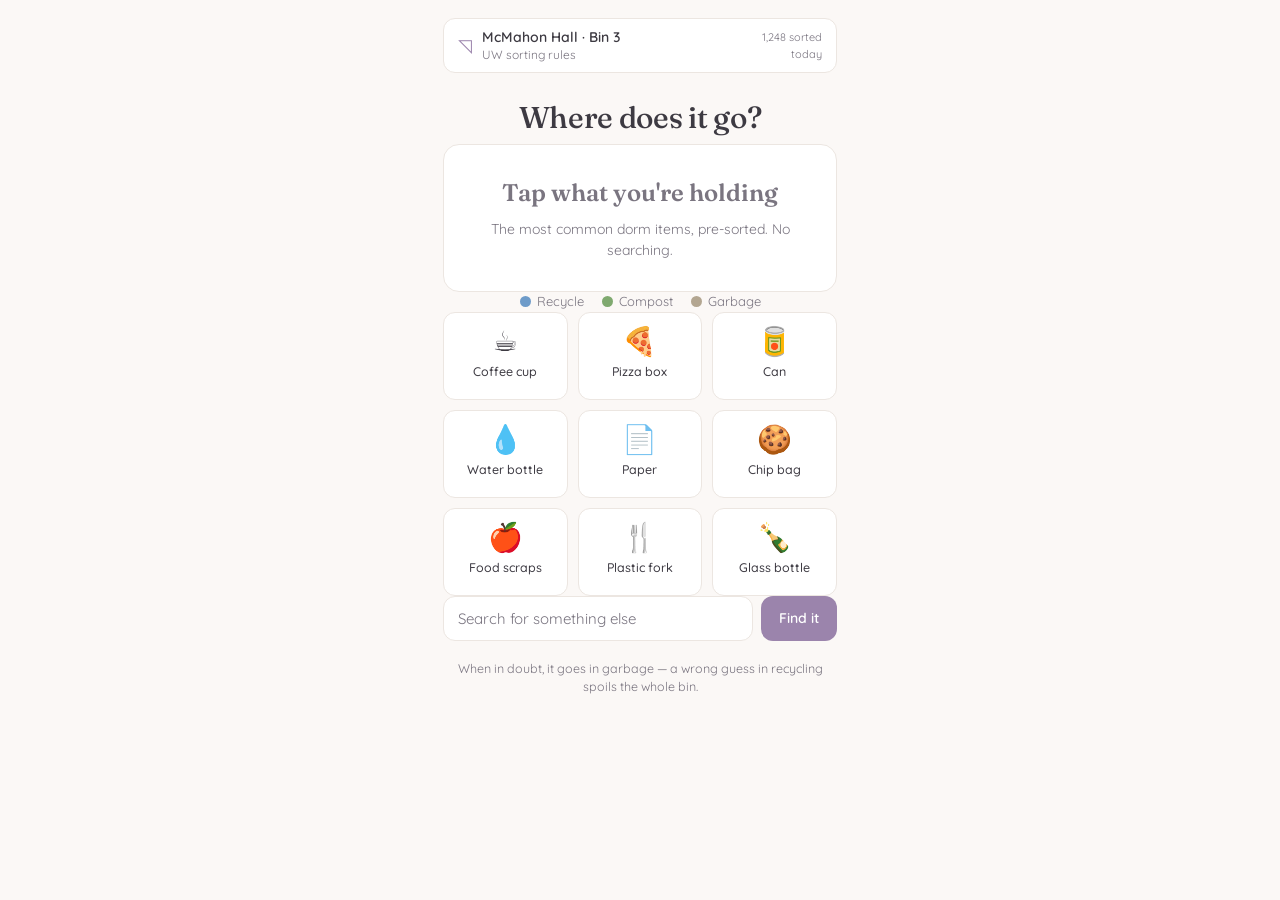
==== index.html @ c76baebd "Add site files" ====
<!DOCTYPE html>
<html lang="en">
<head>
  <meta charset="UTF-8" />
  <meta name="viewport" content="width=device-width, initial-scale=1.0" />
  <title>Where does it go? · UW sorting</title>

  <!-- Fonts: Fraunces (soft serif display) + Quicksand (rounded sans UI) -->
  <link rel="preconnect" href="https://fonts.googleapis.com" />
  <link rel="preconnect" href="https://fonts.gstatic.com" crossorigin />
  <link href="https://fonts.googleapis.com/css2?family=Fraunces:opsz,wght@9..144,400;9..144,500;9..144,600&family=Quicksand:wght@400;500;600;700&display=swap" rel="stylesheet" />

  <link rel="stylesheet" href="styles.css" />
</head>
<body>
  <div class="phone">

    <!-- Context bar: which bin this QR code opened -->
    <header class="context">
      <span class="context-icon" aria-hidden="true">◹</span>
      <span class="context-text">
        <strong id="bin-name">McMahon Hall · Bin 3</strong>
        <span class="context-sub">UW sorting rules</span>
      </span>
      <span class="context-count"><span id="sorted-count">1,248</span> sorted today</span>
    </header>

    <main>
      <h1 class="title">Where does it go?</h1>

      <!-- Answer area: the signature element.
           Default state is calm; JS will add a stream class
           (recycle / compost / garbage) to flood it with the bin's color. -->
      <section class="answer" id="answer" aria-live="polite">
        <p class="answer-stream" id="answer-stream">Tap what you're holding</p>
        <p class="answer-reason" id="answer-reason">The most common dorm items, pre-sorted. No searching.</p>
      </section>

      <!-- Legend: what the three colors mean -->
      <ul class="legend" aria-label="Bin colors">
        <li><span class="dot dot-recycle" aria-hidden="true"></span>Recycle</li>
        <li><span class="dot dot-compost" aria-hidden="true"></span>Compost</li>
        <li><span class="dot dot-garbage" aria-hidden="true"></span>Garbage</li>
      </ul>

      <!-- Common items grid.
           For now these are hardcoded; the JavaScript step will
           load them from data.json instead. Each tile carries the
           data JS needs: which stream, and the one-line reason. -->
      <section class="grid" aria-label="Common items">
        <button class="tile" data-name="Paper coffee cup" data-stream="compost"
          data-reason="Seattle composts paper hot cups. The plastic lid goes in garbage.">
          <span class="tile-icon" aria-hidden="true">☕</span>
          <span class="tile-label">Coffee cup</span>
        </button>

        <button class="tile" data-name="Pizza box" data-stream="compost"
          data-reason="Greasy cardboard composts — no need to tear off the clean parts.">
          <span class="tile-icon" aria-hidden="true">🍕</span>
          <span class="tile-label">Pizza box</span>
        </button>

        <button class="tile" data-name="Soda or energy can" data-stream="recycle"
          data-reason="Empty and quick-rinse. Aluminum recycles endlessly.">
          <span class="tile-icon" aria-hidden="true">🥫</span>
          <span class="tile-label">Can</span>
        </button>

        <button class="tile" data-name="Plastic water bottle" data-stream="recycle"
          data-reason="Empty it first. The cap can stay on.">
          <span class="tile-icon" aria-hidden="true">💧</span>
          <span class="tile-label">Water bottle</span>
        </button>

        <button class="tile" data-name="Notebook paper" data-stream="recycle"
          data-reason="Clean, dry paper only — no food stains or grease.">
          <span class="tile-icon" aria-hidden="true">📄</span>
          <span class="tile-label">Paper</span>
        </button>

        <button class="tile" data-name="Chip bag" data-stream="garbage"
          data-reason="Metallized film isn't recyclable in Seattle.">
          <span class="tile-icon" aria-hidden="true">🍪</span>
          <span class="tile-label">Chip bag</span>
        </button>

        <button class="tile" data-name="Food scraps" data-stream="compost"
          data-reason="All food scraps compost here, including bones.">
          <span class="tile-icon" aria-hidden="true">🍎</span>
          <span class="tile-label">Food scraps</span>
        </button>

        <button class="tile" data-name="Plastic fork" data-stream="garbage"
          data-reason="Plastic utensils jam the sorting machines.">
          <span class="tile-icon" aria-hidden="true">🍴</span>
          <span class="tile-label">Plastic fork</span>
        </button>

        <button class="tile" data-name="Glass bottle" data-stream="recycle"
          data-reason="Empty and rinsed. Keep it loose, not bagged.">
          <span class="tile-icon" aria-hidden="true">🍾</span>
          <span class="tile-label">Glass bottle</span>
        </button>
      </section>

      <!-- Search fallback for items not in the grid -->
      <section class="search">
        <label for="search-input" class="visually-hidden">Search for an item</label>
        <input type="text" id="search-input" class="search-input"
          placeholder="Search for something else" autocomplete="off" />
        <button class="search-btn" id="search-btn" aria-label="Search">Find it</button>
      </section>
    </main>

    <footer class="foot">
      When in doubt, it goes in garbage — a wrong guess in recycling spoils the whole bin.
    </footer>

  </div>
</body>
</html>
---- styles.css ----
/* ============================================================
   Where does it go?  —  UW dorm waste sorting
   Palette is grounded in the three bins so color = meaning:
   recycle = periwinkle, compost = sage, garbage = warm taupe.
   ============================================================ */

:root {
  /* Surfaces + text */
  --bg: #FBF8F6;
  --card: #FFFFFF;
  --ink: #3D3A42;          /* soft charcoal, not pure black */
  --ink-soft: #7A7580;     /* muted secondary text */
  --line: #ECE6E1;         /* hairline borders */
  --accent: #9B84AC;       /* dusty lilac — focus + selection */

  /* Recycle */
  --recycle-bg: #DCE8F5;
  --recycle-ink: #2A4E75;
  --recycle-dot: #6E9BC9;

  /* Compost */
  --compost-bg: #DDEBD4;
  --compost-ink: #3C6636;
  --compost-dot: #7FA96F;

  /* Garbage */
  --garbage-bg: #E8E1D8;
  --garbage-ink: #625647;
  --garbage-dot: #B3A691;

  --radius: 16px;
  --radius-sm: 12px;
}

* { box-sizing: border-box; margin: 0; padding: 0; }

body {
  font-family: 'Quicksand', system-ui, sans-serif;
  background: var(--bg);
  color: var(--ink);
  line-height: 1.5;
  -webkit-font-smoothing: antialiased;
  display: flex;
  justify-content: center;
  min-height: 100vh;
}

/* Phone-width column that also looks fine on a desktop preview */
.phone {
  width: 100%;
  max-width: 430px;
  padding: 18px 18px 32px;
  display: flex;
  flex-direction: column;
  gap: 18px;
}

/* ---------- Context bar ---------- */
.context {
  display: flex;
  align-items: center;
  gap: 10px;
  background: var(--card);
  border: 1px solid var(--line);
  border-radius: var(--radius-sm);
  padding: 10px 14px;
}
.context-icon { font-size: 18px; color: var(--accent); }
.context-text { display: flex; flex-direction: column; line-height: 1.25; }
.context-text strong { font-weight: 600; font-size: 14px; }
.context-sub { font-size: 12px; color: var(--ink-soft); }
.context-count {
  margin-left: auto;
  font-size: 11px;
  color: var(--ink-soft);
  text-align: right;
  max-width: 88px;
}

/* ---------- Title ---------- */
.title {
  font-family: 'Fraunces', Georgia, serif;
  font-weight: 500;
  font-size: 30px;
  letter-spacing: -0.01em;
  text-align: center;
  padding: 4px 0;
}

/* ---------- Answer area (signature element) ---------- */
.answer {
  background: var(--card);
  border: 1px solid var(--line);
  border-radius: var(--radius);
  padding: 30px 22px;
  text-align: center;
  transition: background 0.35s ease, border-color 0.35s ease;
}
.answer-stream {
  font-family: 'Fraunces', Georgia, serif;
  font-weight: 600;
  font-size: 24px;
  color: var(--ink-soft);
  transition: color 0.35s ease, font-size 0.2s ease;
}
.answer-reason {
  margin-top: 8px;
  font-size: 14px;
  color: var(--ink-soft);
  transition: color 0.35s ease;
}

/* Flooded states — JS adds one of these classes to .answer.
   The card becomes the bin's color and names the stream big. */
.answer.recycle { background: var(--recycle-bg); border-color: var(--recycle-bg); }
.answer.compost { background: var(--compost-bg); border-color: var(--compost-bg); }
.answer.garbage { background: var(--garbage-bg); border-color: var(--garbage-bg); }

.answer.recycle .answer-stream,
.answer.compost .answer-stream,
.answer.garbage .answer-stream { font-size: 40px; }

.answer.recycle .answer-stream { color: var(--recycle-ink); }
.answer.compost .answer-stream { color: var(--compost-ink); }
.answer.garbage .answer-stream { color: var(--garbage-ink); }

.answer.recycle .answer-reason { color: var(--recycle-ink); }
.answer.compost .answer-reason { color: var(--compost-ink); }
.answer.garbage .answer-reason { color: var(--garbage-ink); }

/* ---------- Legend ---------- */
.legend {
  display: flex;
  justify-content: center;
  gap: 18px;
  list-style: none;
  font-size: 13px;
  color: var(--ink-soft);
}
.legend li { display: flex; align-items: center; gap: 6px; }
.dot { width: 11px; height: 11px; border-radius: 50%; display: inline-block; }
.dot-recycle { background: var(--recycle-dot); }
.dot-compost { background: var(--compost-dot); }
.dot-garbage { background: var(--garbage-dot); }

/* ---------- Item grid ---------- */
.grid {
  display: grid;
  grid-template-columns: repeat(3, 1fr);
  gap: 10px;
}
.tile {
  display: flex;
  flex-direction: column;
  align-items: center;
  gap: 8px;
  min-height: 88px;
  padding: 14px 6px;
  background: var(--card);
  border: 1px solid var(--line);
  border-radius: var(--radius-sm);
  cursor: pointer;
  font-family: inherit;
  color: var(--ink);
  transition: transform 0.12s ease, border-color 0.12s ease, box-shadow 0.12s ease;
}
.tile-icon { font-size: 28px; line-height: 1; }
.tile-label { font-size: 12.5px; font-weight: 500; text-align: center; }

.tile:hover { transform: translateY(-2px); box-shadow: 0 4px 14px rgba(61, 58, 66, 0.08); }
.tile:active { transform: translateY(0); }

/* JS adds .is-selected to the tapped tile */
.tile.is-selected {
  border-color: var(--accent);
  box-shadow: 0 0 0 2px var(--accent);
}

/* ---------- Search ---------- */
.search { display: flex; gap: 8px; }
.search-input {
  flex: 1;
  font-family: inherit;
  font-size: 15px;
  color: var(--ink);
  background: var(--card);
  border: 1px solid var(--line);
  border-radius: var(--radius-sm);
  padding: 12px 14px;
}
.search-input::placeholder { color: var(--ink-soft); }
.search-btn {
  font-family: inherit;
  font-weight: 600;
  font-size: 14px;
  color: #fff;
  background: var(--accent);
  border: none;
  border-radius: var(--radius-sm);
  padding: 0 18px;
  cursor: pointer;
  transition: opacity 0.12s ease;
}
.search-btn:hover { opacity: 0.9; }

/* ---------- Footer ---------- */
.foot {
  font-size: 12.5px;
  color: var(--ink-soft);
  text-align: center;
  line-height: 1.5;
  padding: 0 10px;
}

/* ---------- Accessibility ---------- */
:focus-visible {
  outline: 2px solid var(--accent);
  outline-offset: 2px;
}

.visually-hidden {
  position: absolute;
  width: 1px; height: 1px;
  padding: 0; margin: -1px;
  overflow: hidden;
  clip: rect(0, 0, 0, 0);
  white-space: nowrap;
  border: 0;
}

@media (prefers-reduced-motion: reduce) {
  * { transition: none !important; }
  .tile:hover { transform: none; }
}
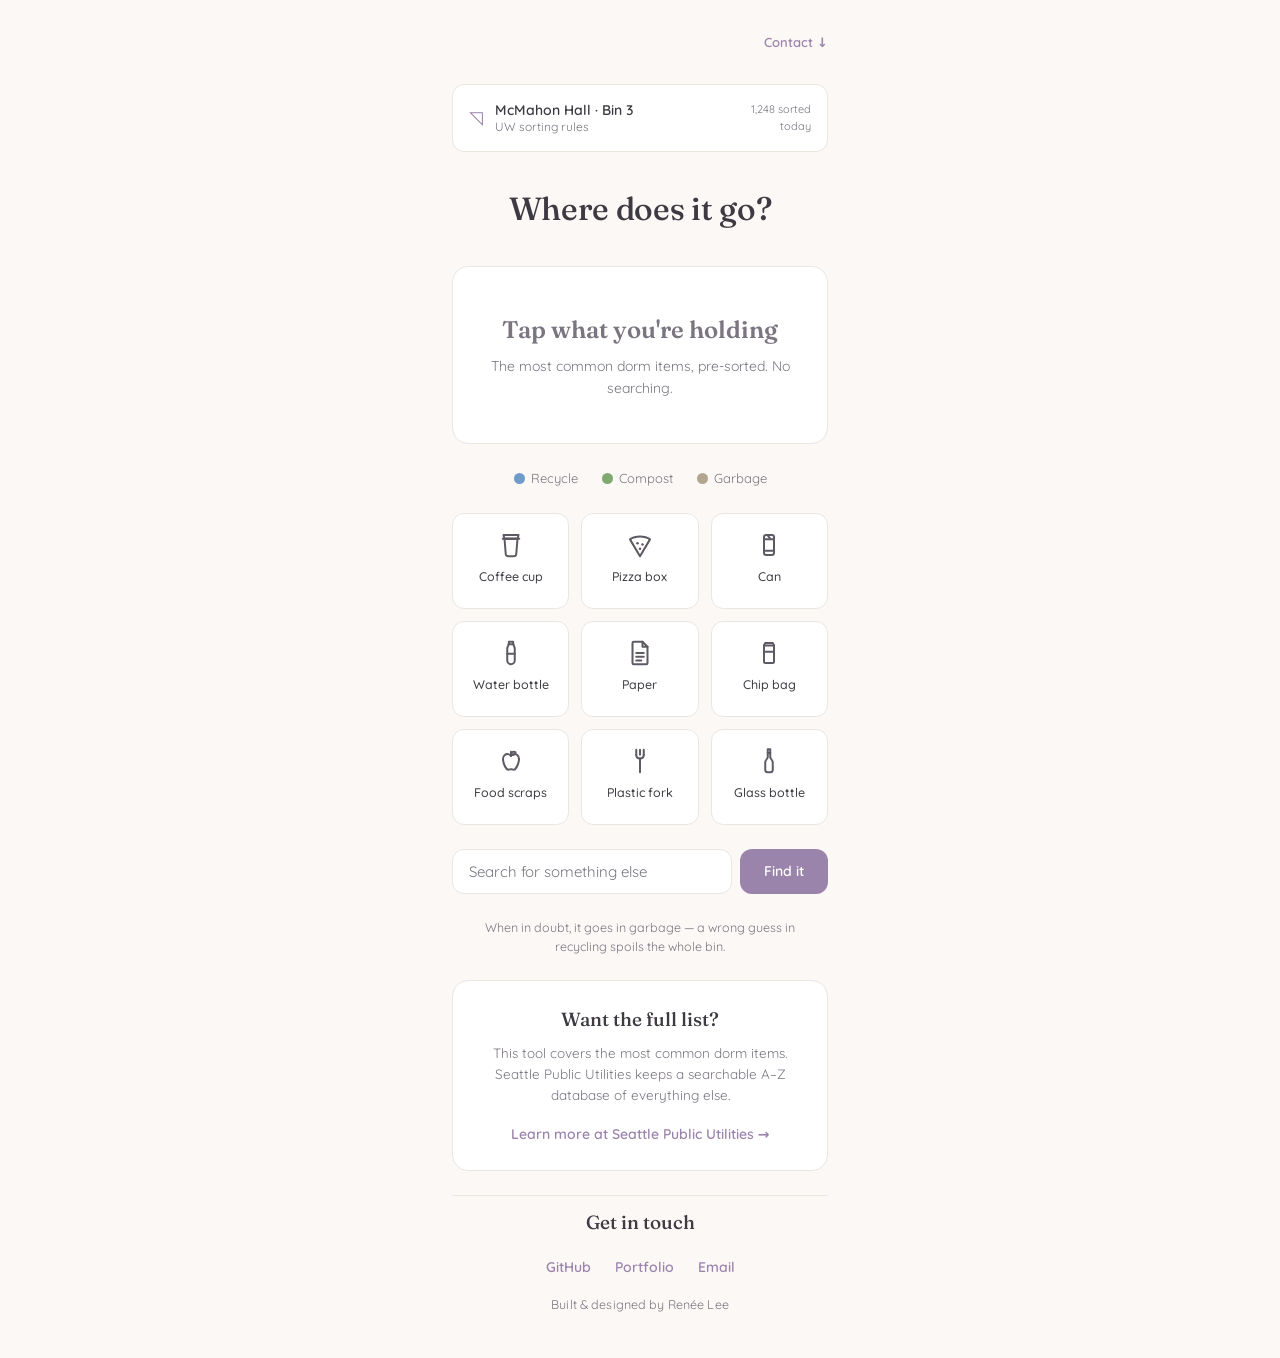
==== commit 288344b6: "Expanding site" ====
--- a/index.html
+++ b/index.html
@@ -15,11 +15,16 @@
 <body>
   <div class="phone">
 
+    <!-- Top link: jumps down to the contact section -->
+    <nav class="topbar">
+      <a href="#contact" class="toplink">Contact <span aria-hidden="true">&#8595;</span></a>
+    </nav>
+
     <!-- Context bar: which bin this QR code opened -->
     <header class="context">
-      <span class="context-icon" aria-hidden="true">◹</span>
+      <span class="context-icon" aria-hidden="true">&#9721;</span>
       <span class="context-text">
-        <strong id="bin-name">McMahon Hall · Bin 3</strong>
+        <strong id="bin-name">McMahon Hall &middot; Bin 3</strong>
         <span class="context-sub">UW sorting rules</span>
       </span>
       <span class="context-count"><span id="sorted-count">1,248</span> sorted today</span>
@@ -44,61 +49,110 @@
       </ul>
 
       <!-- Common items grid.
-           For now these are hardcoded; the JavaScript step will
-           load them from data.json instead. Each tile carries the
-           data JS needs: which stream, and the one-line reason. -->
+           Icons are inline line-SVGs (currentColor) so they match the
+           gray scheme and need no external image files. The JavaScript
+           step will later load these tiles from data.json instead. -->
       <section class="grid" aria-label="Common items">
         <button class="tile" data-name="Paper coffee cup" data-stream="compost"
           data-reason="Seattle composts paper hot cups. The plastic lid goes in garbage.">
-          <span class="tile-icon" aria-hidden="true">☕</span>
+          <span class="tile-icon" aria-hidden="true">
+            <svg viewBox="0 0 24 24" fill="none" stroke="currentColor" stroke-width="1.6" stroke-linecap="round" stroke-linejoin="round">
+              <path d="M6 4h12l-.7 3H6.7L6 4Z"/><path d="M5.4 7h13.2"/>
+              <path d="M6.8 7h10.4l-1 12.2a2 2 0 0 1-2 1.8H9.8a2 2 0 0 1-2-1.8L6.8 7Z"/>
+            </svg>
+          </span>
           <span class="tile-label">Coffee cup</span>
         </button>
 
         <button class="tile" data-name="Pizza box" data-stream="compost"
-          data-reason="Greasy cardboard composts — no need to tear off the clean parts.">
-          <span class="tile-icon" aria-hidden="true">🍕</span>
+          data-reason="Greasy cardboard composts &mdash; no need to tear off the clean parts.">
+          <span class="tile-icon" aria-hidden="true">
+            <svg viewBox="0 0 24 24" fill="none" stroke="currentColor" stroke-width="1.6" stroke-linecap="round" stroke-linejoin="round">
+              <path d="M4 7.5C8 4.5 16 4.5 20 7.5L12 21 4 7.5Z"/>
+              <circle cx="10" cy="10.5" r="1" fill="currentColor" stroke="none"/>
+              <circle cx="14" cy="11.5" r="1" fill="currentColor" stroke="none"/>
+              <circle cx="12" cy="15" r="1" fill="currentColor" stroke="none"/>
+            </svg>
+          </span>
           <span class="tile-label">Pizza box</span>
         </button>
 
         <button class="tile" data-name="Soda or energy can" data-stream="recycle"
           data-reason="Empty and quick-rinse. Aluminum recycles endlessly.">
-          <span class="tile-icon" aria-hidden="true">🥫</span>
+          <span class="tile-icon" aria-hidden="true">
+            <svg viewBox="0 0 24 24" fill="none" stroke="currentColor" stroke-width="1.6" stroke-linecap="round" stroke-linejoin="round">
+              <rect x="8" y="4" width="8" height="16" rx="1.8"/>
+              <path d="M8 7.4h8"/><path d="M8 16.6h8"/><path d="M11.4 5.2l1.2 1"/>
+            </svg>
+          </span>
           <span class="tile-label">Can</span>
         </button>
 
         <button class="tile" data-name="Plastic water bottle" data-stream="recycle"
           data-reason="Empty it first. The cap can stay on.">
-          <span class="tile-icon" aria-hidden="true">💧</span>
+          <span class="tile-icon" aria-hidden="true">
+            <svg viewBox="0 0 24 24" fill="none" stroke="currentColor" stroke-width="1.6" stroke-linecap="round" stroke-linejoin="round">
+              <path d="M10.3 3h3.4v2h-3.4z"/>
+              <path d="M10 5c0 1.4-1 1.8-1 3.4V18a3 3 0 0 0 6 0V8.4c0-1.6-1-2-1-3.4"/>
+              <path d="M9 12.5h6"/>
+            </svg>
+          </span>
           <span class="tile-label">Water bottle</span>
         </button>
 
         <button class="tile" data-name="Notebook paper" data-stream="recycle"
-          data-reason="Clean, dry paper only — no food stains or grease.">
-          <span class="tile-icon" aria-hidden="true">📄</span>
+          data-reason="Clean, dry paper only &mdash; no food stains or grease.">
+          <span class="tile-icon" aria-hidden="true">
+            <svg viewBox="0 0 24 24" fill="none" stroke="currentColor" stroke-width="1.6" stroke-linecap="round" stroke-linejoin="round">
+              <path d="M7 3h7l4 4v13a1 1 0 0 1-1 1H7a1 1 0 0 1-1-1V4a1 1 0 0 1 1-1Z"/>
+              <path d="M14 3v4h4"/><path d="M9 12h6"/><path d="M9 15h6"/><path d="M9 18h4"/>
+            </svg>
+          </span>
           <span class="tile-label">Paper</span>
         </button>
 
         <button class="tile" data-name="Chip bag" data-stream="garbage"
           data-reason="Metallized film isn't recyclable in Seattle.">
-          <span class="tile-icon" aria-hidden="true">🍪</span>
+          <span class="tile-icon" aria-hidden="true">
+            <svg viewBox="0 0 24 24" fill="none" stroke="currentColor" stroke-width="1.6" stroke-linecap="round" stroke-linejoin="round">
+              <path d="M8 6l1-2h6l1 2"/>
+              <path d="M8 6h8v13a1 1 0 0 1-1 1H9a1 1 0 0 1-1-1V6Z"/>
+              <path d="M8 11h8"/>
+            </svg>
+          </span>
           <span class="tile-label">Chip bag</span>
         </button>
 
         <button class="tile" data-name="Food scraps" data-stream="compost"
           data-reason="All food scraps compost here, including bones.">
-          <span class="tile-icon" aria-hidden="true">🍎</span>
+          <span class="tile-icon" aria-hidden="true">
+            <svg viewBox="0 0 24 24" fill="none" stroke="currentColor" stroke-width="1.6" stroke-linecap="round" stroke-linejoin="round">
+              <path d="M12 8c-1.2-1.6-3.4-2-5-.8-1.8 1.4-1.6 4.8-.3 8 1 2.4 2 3.8 3.3 3.8.9 0 1.1-.5 2-.5s1.1.5 2 .5c1.3 0 2.3-1.4 3.3-3.8 1.3-3.2 1.5-6.6-.3-8-1.6-1.2-3.8-.8-5 .8Z"/>
+              <path d="M12 8V4.5"/><path d="M12 6c1-1.6 2.8-1.6 3.6-1 0 1.6-1.8 2.6-3.6 1.8"/>
+            </svg>
+          </span>
           <span class="tile-label">Food scraps</span>
         </button>
 
         <button class="tile" data-name="Plastic fork" data-stream="garbage"
           data-reason="Plastic utensils jam the sorting machines.">
-          <span class="tile-icon" aria-hidden="true">🍴</span>
+          <span class="tile-icon" aria-hidden="true">
+            <svg viewBox="0 0 24 24" fill="none" stroke="currentColor" stroke-width="1.6" stroke-linecap="round" stroke-linejoin="round">
+              <path d="M9 3v4"/><path d="M12 3v4"/><path d="M15 3v4"/>
+              <path d="M9 7c0 2 1.3 3 3 3s3-1 3-3"/><path d="M12 10v11"/>
+            </svg>
+          </span>
           <span class="tile-label">Plastic fork</span>
         </button>
 
         <button class="tile" data-name="Glass bottle" data-stream="recycle"
           data-reason="Empty and rinsed. Keep it loose, not bagged.">
-          <span class="tile-icon" aria-hidden="true">🍾</span>
+          <span class="tile-icon" aria-hidden="true">
+            <svg viewBox="0 0 24 24" fill="none" stroke="currentColor" stroke-width="1.6" stroke-linecap="round" stroke-linejoin="round">
+              <path d="M11 2.5h2v3h-2z"/>
+              <path d="M11 5.5v3.5c0 1-2 2.2-2 4.2V19a2 2 0 0 0 2 2h2a2 2 0 0 0 2-2v-5.8c0-2-2-3.2-2-4.2V5.5"/>
+            </svg>
+          </span>
           <span class="tile-label">Glass bottle</span>
         </button>
       </section>
@@ -110,12 +164,30 @@
           placeholder="Search for something else" autocomplete="off" />
         <button class="search-btn" id="search-btn" aria-label="Search">Find it</button>
       </section>
+
+      <p class="note">When in doubt, it goes in garbage &mdash; a wrong guess in recycling spoils the whole bin.</p>
+
+      <!-- Learn more: points to Seattle's authoritative lookup -->
+      <section class="learn">
+        <h2 class="learn-title">Want the full list?</h2>
+        <p class="learn-text">This tool covers the most common dorm items. Seattle Public Utilities keeps a searchable A&ndash;Z database of everything else.</p>
+        <a class="learn-link" href="https://www.seattle.gov/utilities/your-services/collection-and-disposal/where-does-it-go" target="_blank" rel="noopener">
+          Learn more at Seattle Public Utilities <span aria-hidden="true">&#8594;</span>
+        </a>
+      </section>
+
+      <!-- Contact -->
+      <section id="contact" class="contact">
+        <h2 class="contact-title">Get in touch</h2>
+        <ul class="contact-links">
+          <li><a href="https://github.com/reneeemlee" target="_blank" rel="noopener">GitHub</a></li>
+          <li><a href="https://reneeemlee.github.io" target="_blank" rel="noopener">Portfolio</a></li>
+          <li><a href="mailto:you@example.com">Email</a></li>
+        </ul>
+        <p class="credit">Built &amp; designed by Ren&eacute;e Lee</p>
+      </section>
     </main>
-
-    <footer class="foot">
-      When in doubt, it goes in garbage — a wrong guess in recycling spoils the whole bin.
-    </footer>
 
   </div>
 </body>
-</html>
+</html>
--- a/styles.css
+++ b/styles.css
@@ -1,6 +1,6 @@
 /* ============================================================
    Where does it go?  —  UW dorm waste sorting
-   Palette is grounded in the three bins so color = meaning:
+   Palette grounded in the three bins so color = meaning:
    recycle = periwinkle, compost = sage, garbage = warm taupe.
    ============================================================ */
 
@@ -10,8 +10,9 @@
   --card: #FFFFFF;
   --ink: #3D3A42;          /* soft charcoal, not pure black */
   --ink-soft: #7A7580;     /* muted secondary text */
+  --icon: #5E5A63;         /* line-icon gray */
   --line: #ECE6E1;         /* hairline borders */
-  --accent: #9B84AC;       /* dusty lilac — focus + selection */
+  --accent: #9B84AC;       /* dusty lilac — focus + links */
 
   /* Recycle */
   --recycle-bg: #DCE8F5;
@@ -28,45 +29,72 @@
   --garbage-ink: #625647;
   --garbage-dot: #B3A691;
 
+  /* Spacing scale — one set of steps used everywhere */
+  --s1: 8px;
+  --s2: 12px;
+  --s3: 16px;
+  --s4: 24px;
+  --s5: 32px;
+  --s6: 44px;
+
   --radius: 16px;
   --radius-sm: 12px;
 }
 
 * { box-sizing: border-box; margin: 0; padding: 0; }
+
+html { scroll-behavior: smooth; }
 
 body {
   font-family: 'Quicksand', system-ui, sans-serif;
   background: var(--bg);
   color: var(--ink);
-  line-height: 1.5;
+  line-height: 1.55;
   -webkit-font-smoothing: antialiased;
   display: flex;
   justify-content: center;
   min-height: 100vh;
 }
 
-/* Phone-width column that also looks fine on a desktop preview */
+/* Phone-width column — roomier, consistent outer margins */
 .phone {
   width: 100%;
-  max-width: 430px;
-  padding: 18px 18px 32px;
+  max-width: 440px;
+  padding: var(--s4) var(--s5) var(--s6);
   display: flex;
   flex-direction: column;
-  gap: 18px;
-}
+  gap: var(--s4);            /* one consistent rhythm between all sections */
+}
+
+main {
+  display: flex;
+  flex-direction: column;
+  gap: var(--s4);
+}
+
+/* ---------- Top bar ---------- */
+.topbar { display: flex; justify-content: flex-end; }
+.toplink {
+  font-size: 13px;
+  font-weight: 600;
+  color: var(--accent);
+  text-decoration: none;
+  padding: var(--s1) 0;
+}
+.toplink:hover { text-decoration: underline; }
 
 /* ---------- Context bar ---------- */
 .context {
   display: flex;
   align-items: center;
-  gap: 10px;
+  gap: var(--s2);
   background: var(--card);
   border: 1px solid var(--line);
   border-radius: var(--radius-sm);
-  padding: 10px 14px;
+  padding: var(--s3);
 }
 .context-icon { font-size: 18px; color: var(--accent); }
-.context-text { display: flex; flex-direction: column; line-height: 1.25; }
+.context-text { display: flex; flex-direction: column; line-height: 1.3; }
 .context-text strong { font-weight: 600; font-size: 14px; }
 .context-sub { font-size: 12px; color: var(--ink-soft); }
 .context-count {
@@ -81,10 +109,10 @@
 .title {
   font-family: 'Fraunces', Georgia, serif;
   font-weight: 500;
-  font-size: 30px;
+  font-size: 32px;
   letter-spacing: -0.01em;
   text-align: center;
-  padding: 4px 0;
+  padding: var(--s1) 0;
 }
 
 /* ---------- Answer area (signature element) ---------- */
@@ -92,7 +120,7 @@
   background: var(--card);
   border: 1px solid var(--line);
   border-radius: var(--radius);
-  padding: 30px 22px;
+  padding: var(--s6) var(--s4);
   text-align: center;
   transition: background 0.35s ease, border-color 0.35s ease;
 }
@@ -104,14 +132,13 @@
   transition: color 0.35s ease, font-size 0.2s ease;
 }
 .answer-reason {
-  margin-top: 8px;
+  margin-top: var(--s1);
   font-size: 14px;
   color: var(--ink-soft);
   transition: color 0.35s ease;
 }
 
-/* Flooded states — JS adds one of these classes to .answer.
-   The card becomes the bin's color and names the stream big. */
+/* Flooded states — JS adds one of these classes to .answer. */
 .answer.recycle { background: var(--recycle-bg); border-color: var(--recycle-bg); }
 .answer.compost { background: var(--compost-bg); border-color: var(--compost-bg); }
 .answer.garbage { background: var(--garbage-bg); border-color: var(--garbage-bg); }
@@ -132,7 +159,7 @@
 .legend {
   display: flex;
   justify-content: center;
-  gap: 18px;
+  gap: var(--s4);
   list-style: none;
   font-size: 13px;
   color: var(--ink-soft);
@@ -147,15 +174,15 @@
 .grid {
   display: grid;
   grid-template-columns: repeat(3, 1fr);
-  gap: 10px;
+  gap: var(--s2);
 }
 .tile {
   display: flex;
   flex-direction: column;
   align-items: center;
-  gap: 8px;
-  min-height: 88px;
-  padding: 14px 6px;
+  gap: var(--s1);
+  min-height: 96px;
+  padding: var(--s3) var(--s1);
   background: var(--card);
   border: 1px solid var(--line);
   border-radius: var(--radius-sm);
@@ -164,20 +191,20 @@
   color: var(--ink);
   transition: transform 0.12s ease, border-color 0.12s ease, box-shadow 0.12s ease;
 }
-.tile-icon { font-size: 28px; line-height: 1; }
+.tile-icon { color: var(--icon); line-height: 0; }
+.tile-icon svg { width: 30px; height: 30px; display: block; }
 .tile-label { font-size: 12.5px; font-weight: 500; text-align: center; }
 
 .tile:hover { transform: translateY(-2px); box-shadow: 0 4px 14px rgba(61, 58, 66, 0.08); }
 .tile:active { transform: translateY(0); }
 
-/* JS adds .is-selected to the tapped tile */
 .tile.is-selected {
   border-color: var(--accent);
   box-shadow: 0 0 0 2px var(--accent);
 }
 
 /* ---------- Search ---------- */
-.search { display: flex; gap: 8px; }
+.search { display: flex; gap: var(--s1); }
 .search-input {
   flex: 1;
   font-family: inherit;
@@ -186,7 +213,7 @@
   background: var(--card);
   border: 1px solid var(--line);
   border-radius: var(--radius-sm);
-  padding: 12px 14px;
+  padding: var(--s2) var(--s3);
 }
 .search-input::placeholder { color: var(--ink-soft); }
 .search-btn {
@@ -197,19 +224,79 @@
   background: var(--accent);
   border: none;
   border-radius: var(--radius-sm);
-  padding: 0 18px;
+  padding: 0 var(--s4);
   cursor: pointer;
   transition: opacity 0.12s ease;
 }
 .search-btn:hover { opacity: 0.9; }
 
-/* ---------- Footer ---------- */
-.foot {
+/* ---------- Helper note ---------- */
+.note {
   font-size: 12.5px;
   color: var(--ink-soft);
   text-align: center;
-  line-height: 1.5;
-  padding: 0 10px;
+  line-height: 1.55;
+  padding: 0 var(--s2);
+}
+
+/* ---------- Learn more ---------- */
+.learn {
+  background: var(--card);
+  border: 1px solid var(--line);
+  border-radius: var(--radius);
+  padding: var(--s4);
+  text-align: center;
+}
+.learn-title {
+  font-family: 'Fraunces', Georgia, serif;
+  font-weight: 500;
+  font-size: 19px;
+  margin-bottom: var(--s1);
+}
+.learn-text {
+  font-size: 13.5px;
+  color: var(--ink-soft);
+  margin-bottom: var(--s3);
+}
+.learn-link {
+  display: inline-block;
+  font-size: 14px;
+  font-weight: 600;
+  color: var(--accent);
+  text-decoration: none;
+}
+.learn-link:hover { text-decoration: underline; }
+
+/* ---------- Contact ---------- */
+.contact {
+  text-align: center;
+  padding-top: var(--s2);
+  border-top: 1px solid var(--line);
+}
+.contact-title {
+  font-family: 'Fraunces', Georgia, serif;
+  font-weight: 500;
+  font-size: 19px;
+  margin-bottom: var(--s3);
+}
+.contact-links {
+  display: flex;
+  justify-content: center;
+  gap: var(--s4);
+  list-style: none;
+  margin-bottom: var(--s3);
+}
+.contact-links a {
+  font-size: 14px;
+  font-weight: 600;
+  color: var(--accent);
+  text-decoration: none;
+}
+.contact-links a:hover { text-decoration: underline; }
+.credit {
+  font-size: 12.5px;
+  color: var(--ink-soft);
+  letter-spacing: 0.01em;
 }
 
 /* ---------- Accessibility ---------- */
@@ -229,6 +316,7 @@
 }
 
 @media (prefers-reduced-motion: reduce) {
+  html { scroll-behavior: auto; }
   * { transition: none !important; }
   .tile:hover { transform: none; }
-}
+}
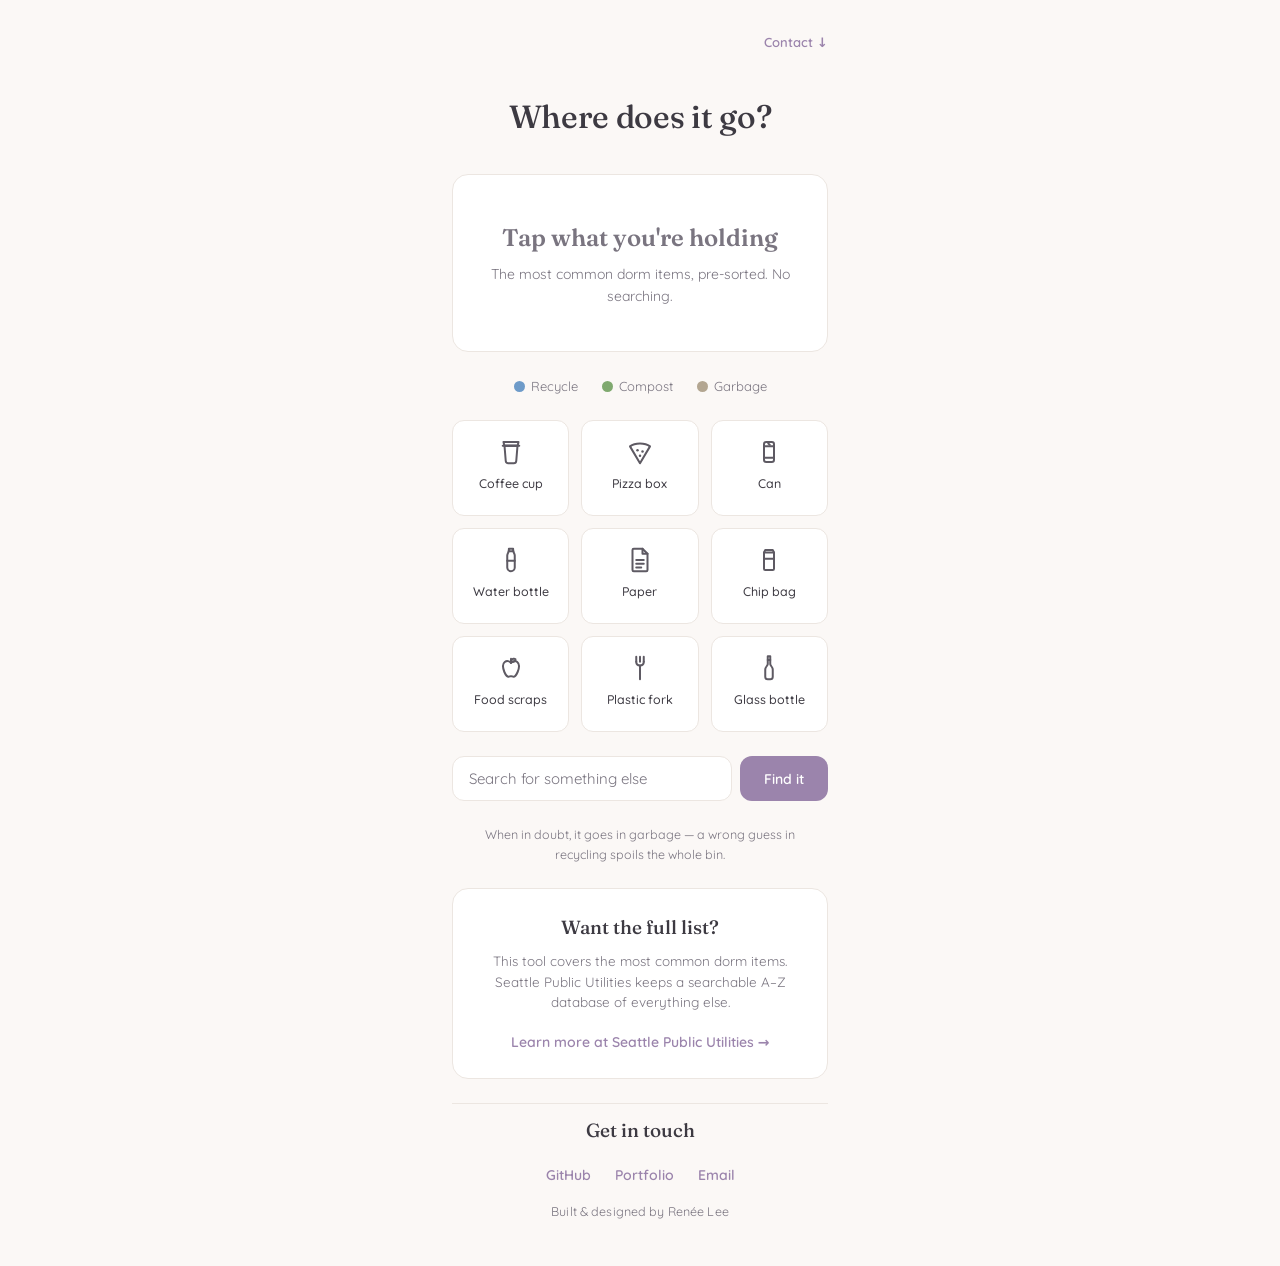
==== commit 27f4cb43: "Adding buttons" ====
--- a/index.html
+++ b/index.html
@@ -20,22 +20,12 @@
       <a href="#contact" class="toplink">Contact <span aria-hidden="true">&#8595;</span></a>
     </nav>
 
-    <!-- Context bar: which bin this QR code opened -->
-    <header class="context">
-      <span class="context-icon" aria-hidden="true">&#9721;</span>
-      <span class="context-text">
-        <strong id="bin-name">McMahon Hall &middot; Bin 3</strong>
-        <span class="context-sub">UW sorting rules</span>
-      </span>
-      <span class="context-count"><span id="sorted-count">1,248</span> sorted today</span>
-    </header>
-
     <main>
       <h1 class="title">Where does it go?</h1>
 
-      <!-- Answer area: the signature element.
-           Default state is calm; JS will add a stream class
-           (recycle / compost / garbage) to flood it with the bin's color. -->
+      <!-- Answer area: updates when a tile is tapped.
+           script.js adds a stream class (recycle / compost / garbage)
+           to flood it with the correct bin's color. -->
       <section class="answer" id="answer" aria-live="polite">
         <p class="answer-stream" id="answer-stream">Tap what you're holding</p>
         <p class="answer-reason" id="answer-reason">The most common dorm items, pre-sorted. No searching.</p>
@@ -49,14 +39,14 @@
       </ul>
 
       <!-- Common items grid.
-           Icons are inline line-SVGs (currentColor) so they match the
-           gray scheme and need no external image files. The JavaScript
-           step will later load these tiles from data.json instead. -->
+           Each tile carries the data script.js reads on tap:
+           the stream and the one-line reason. Icons are inline
+           line-SVGs (currentColor) so they match the gray scheme. -->
       <section class="grid" aria-label="Common items">
         <button class="tile" data-name="Paper coffee cup" data-stream="compost"
           data-reason="Seattle composts paper hot cups. The plastic lid goes in garbage.">
           <span class="tile-icon" aria-hidden="true">
-            <svg viewBox="0 0 24 24" fill="none" stroke="currentColor" stroke-width="1.6" stroke-linecap="round" stroke-linejoin="round">
+            <svg width="30" height="30" viewBox="0 0 24 24" fill="none" stroke="currentColor" stroke-width="1.6" stroke-linecap="round" stroke-linejoin="round">
               <path d="M6 4h12l-.7 3H6.7L6 4Z"/><path d="M5.4 7h13.2"/>
               <path d="M6.8 7h10.4l-1 12.2a2 2 0 0 1-2 1.8H9.8a2 2 0 0 1-2-1.8L6.8 7Z"/>
             </svg>
@@ -67,7 +57,7 @@
         <button class="tile" data-name="Pizza box" data-stream="compost"
           data-reason="Greasy cardboard composts &mdash; no need to tear off the clean parts.">
           <span class="tile-icon" aria-hidden="true">
-            <svg viewBox="0 0 24 24" fill="none" stroke="currentColor" stroke-width="1.6" stroke-linecap="round" stroke-linejoin="round">
+            <svg width="30" height="30" viewBox="0 0 24 24" fill="none" stroke="currentColor" stroke-width="1.6" stroke-linecap="round" stroke-linejoin="round">
               <path d="M4 7.5C8 4.5 16 4.5 20 7.5L12 21 4 7.5Z"/>
               <circle cx="10" cy="10.5" r="1" fill="currentColor" stroke="none"/>
               <circle cx="14" cy="11.5" r="1" fill="currentColor" stroke="none"/>
@@ -80,7 +70,7 @@
         <button class="tile" data-name="Soda or energy can" data-stream="recycle"
           data-reason="Empty and quick-rinse. Aluminum recycles endlessly.">
           <span class="tile-icon" aria-hidden="true">
-            <svg viewBox="0 0 24 24" fill="none" stroke="currentColor" stroke-width="1.6" stroke-linecap="round" stroke-linejoin="round">
+            <svg width="30" height="30" viewBox="0 0 24 24" fill="none" stroke="currentColor" stroke-width="1.6" stroke-linecap="round" stroke-linejoin="round">
               <rect x="8" y="4" width="8" height="16" rx="1.8"/>
               <path d="M8 7.4h8"/><path d="M8 16.6h8"/><path d="M11.4 5.2l1.2 1"/>
             </svg>
@@ -91,7 +81,7 @@
         <button class="tile" data-name="Plastic water bottle" data-stream="recycle"
           data-reason="Empty it first. The cap can stay on.">
           <span class="tile-icon" aria-hidden="true">
-            <svg viewBox="0 0 24 24" fill="none" stroke="currentColor" stroke-width="1.6" stroke-linecap="round" stroke-linejoin="round">
+            <svg width="30" height="30" viewBox="0 0 24 24" fill="none" stroke="currentColor" stroke-width="1.6" stroke-linecap="round" stroke-linejoin="round">
               <path d="M10.3 3h3.4v2h-3.4z"/>
               <path d="M10 5c0 1.4-1 1.8-1 3.4V18a3 3 0 0 0 6 0V8.4c0-1.6-1-2-1-3.4"/>
               <path d="M9 12.5h6"/>
@@ -103,7 +93,7 @@
         <button class="tile" data-name="Notebook paper" data-stream="recycle"
           data-reason="Clean, dry paper only &mdash; no food stains or grease.">
           <span class="tile-icon" aria-hidden="true">
-            <svg viewBox="0 0 24 24" fill="none" stroke="currentColor" stroke-width="1.6" stroke-linecap="round" stroke-linejoin="round">
+            <svg width="30" height="30" viewBox="0 0 24 24" fill="none" stroke="currentColor" stroke-width="1.6" stroke-linecap="round" stroke-linejoin="round">
               <path d="M7 3h7l4 4v13a1 1 0 0 1-1 1H7a1 1 0 0 1-1-1V4a1 1 0 0 1 1-1Z"/>
               <path d="M14 3v4h4"/><path d="M9 12h6"/><path d="M9 15h6"/><path d="M9 18h4"/>
             </svg>
@@ -114,7 +104,7 @@
         <button class="tile" data-name="Chip bag" data-stream="garbage"
           data-reason="Metallized film isn't recyclable in Seattle.">
           <span class="tile-icon" aria-hidden="true">
-            <svg viewBox="0 0 24 24" fill="none" stroke="currentColor" stroke-width="1.6" stroke-linecap="round" stroke-linejoin="round">
+            <svg width="30" height="30" viewBox="0 0 24 24" fill="none" stroke="currentColor" stroke-width="1.6" stroke-linecap="round" stroke-linejoin="round">
               <path d="M8 6l1-2h6l1 2"/>
               <path d="M8 6h8v13a1 1 0 0 1-1 1H9a1 1 0 0 1-1-1V6Z"/>
               <path d="M8 11h8"/>
@@ -126,7 +116,7 @@
         <button class="tile" data-name="Food scraps" data-stream="compost"
           data-reason="All food scraps compost here, including bones.">
           <span class="tile-icon" aria-hidden="true">
-            <svg viewBox="0 0 24 24" fill="none" stroke="currentColor" stroke-width="1.6" stroke-linecap="round" stroke-linejoin="round">
+            <svg width="30" height="30" viewBox="0 0 24 24" fill="none" stroke="currentColor" stroke-width="1.6" stroke-linecap="round" stroke-linejoin="round">
               <path d="M12 8c-1.2-1.6-3.4-2-5-.8-1.8 1.4-1.6 4.8-.3 8 1 2.4 2 3.8 3.3 3.8.9 0 1.1-.5 2-.5s1.1.5 2 .5c1.3 0 2.3-1.4 3.3-3.8 1.3-3.2 1.5-6.6-.3-8-1.6-1.2-3.8-.8-5 .8Z"/>
               <path d="M12 8V4.5"/><path d="M12 6c1-1.6 2.8-1.6 3.6-1 0 1.6-1.8 2.6-3.6 1.8"/>
             </svg>
@@ -137,7 +127,7 @@
         <button class="tile" data-name="Plastic fork" data-stream="garbage"
           data-reason="Plastic utensils jam the sorting machines.">
           <span class="tile-icon" aria-hidden="true">
-            <svg viewBox="0 0 24 24" fill="none" stroke="currentColor" stroke-width="1.6" stroke-linecap="round" stroke-linejoin="round">
+            <svg width="30" height="30" viewBox="0 0 24 24" fill="none" stroke="currentColor" stroke-width="1.6" stroke-linecap="round" stroke-linejoin="round">
               <path d="M9 3v4"/><path d="M12 3v4"/><path d="M15 3v4"/>
               <path d="M9 7c0 2 1.3 3 3 3s3-1 3-3"/><path d="M12 10v11"/>
             </svg>
@@ -148,7 +138,7 @@
         <button class="tile" data-name="Glass bottle" data-stream="recycle"
           data-reason="Empty and rinsed. Keep it loose, not bagged.">
           <span class="tile-icon" aria-hidden="true">
-            <svg viewBox="0 0 24 24" fill="none" stroke="currentColor" stroke-width="1.6" stroke-linecap="round" stroke-linejoin="round">
+            <svg width="30" height="30" viewBox="0 0 24 24" fill="none" stroke="currentColor" stroke-width="1.6" stroke-linecap="round" stroke-linejoin="round">
               <path d="M11 2.5h2v3h-2z"/>
               <path d="M11 5.5v3.5c0 1-2 2.2-2 4.2V19a2 2 0 0 0 2 2h2a2 2 0 0 0 2-2v-5.8c0-2-2-3.2-2-4.2V5.5"/>
             </svg>
@@ -189,5 +179,7 @@
     </main>
 
   </div>
+
+  <script src="script.js" defer></script>
 </body>
 </html>
--- a/styles.css
+++ b/styles.css
@@ -82,28 +82,6 @@
   padding: var(--s1) 0;
 }
 .toplink:hover { text-decoration: underline; }
-
-/* ---------- Context bar ---------- */
-.context {
-  display: flex;
-  align-items: center;
-  gap: var(--s2);
-  background: var(--card);
-  border: 1px solid var(--line);
-  border-radius: var(--radius-sm);
-  padding: var(--s3);
-}
-.context-icon { font-size: 18px; color: var(--accent); }
-.context-text { display: flex; flex-direction: column; line-height: 1.3; }
-.context-text strong { font-weight: 600; font-size: 14px; }
-.context-sub { font-size: 12px; color: var(--ink-soft); }
-.context-count {
-  margin-left: auto;
-  font-size: 11px;
-  color: var(--ink-soft);
-  text-align: right;
-  max-width: 88px;
-}
 
 /* ---------- Title ---------- */
 .title {
